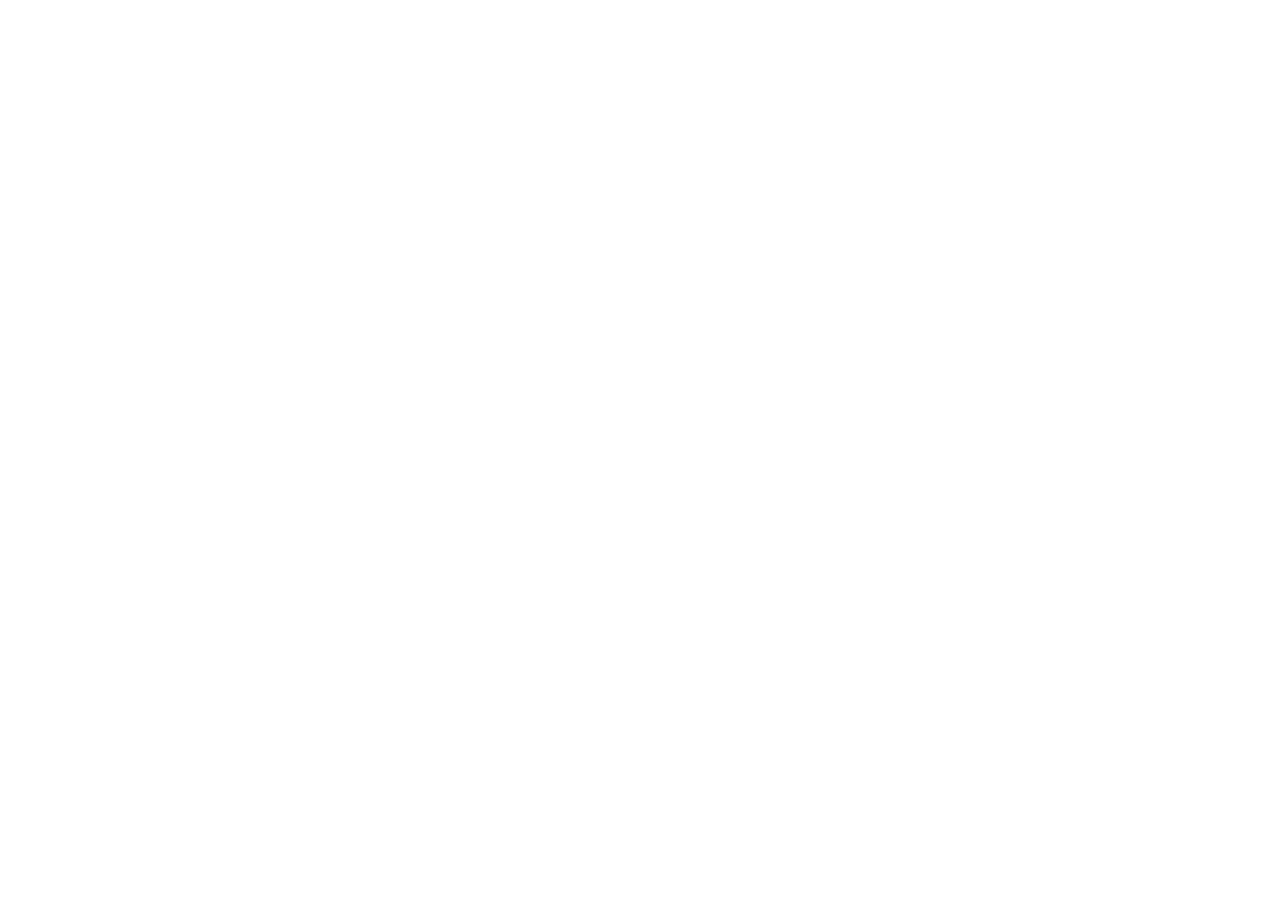
==== index.html @ a1db6155 "Initial commit" ====
<!DOCTYPE html>
<html>
  <head>
    <title>Parcel Sandbox</title>
    <meta charset="UTF-8" />
  </head>

  <body>
    <div id="app"></div>
    <p>
      <script src="src/index.js"></script>
    </p>
  </body>
</html>
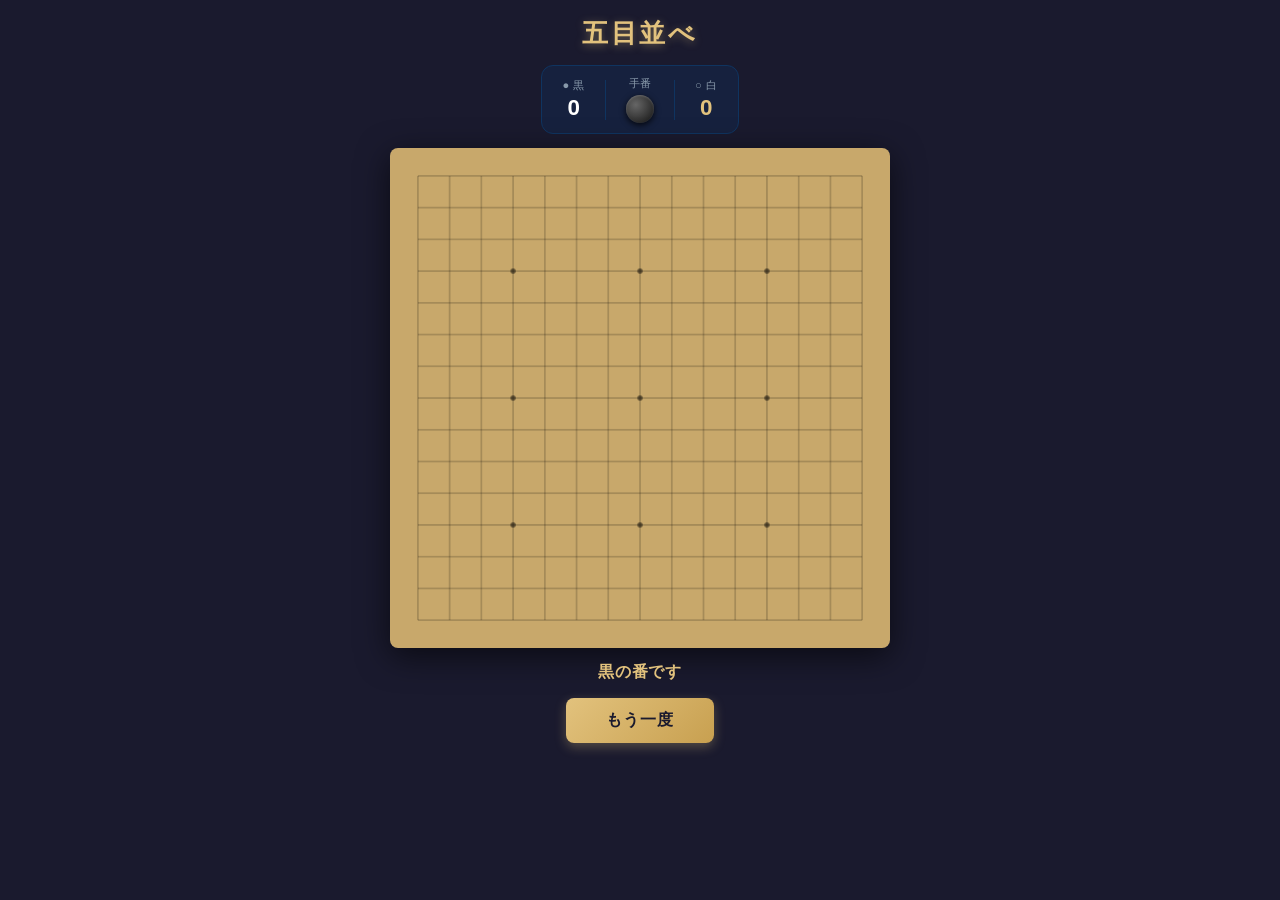
==== commit 6b498204: "Add Gomoku game for GitHub Pages https://claude.ai/code/session_015iHnfbL7vMRhuTWVEhHjmb" ====
--- a/index.html
+++ b/index.html
@@ -1,14 +1,254 @@
 <!DOCTYPE html>
-<html>
-  <head>
-    <title>Parcel Sandbox</title>
-    <meta charset="UTF-8" />
-  </head>
-
-  <body>
-    <div id="app"></div>
-    <p>
-      <script src="src/index.js"></script>
-    </p>
-  </body>
+<html lang="ja">
+<head>
+  <meta charset="UTF-8">
+  <meta name="viewport" content="width=device-width, initial-scale=1.0, user-scalable=no">
+  <title>五目並べ</title>
+  <style>
+    * { box-sizing: border-box; margin: 0; padding: 0; }
+
+    body {
+      font-family: 'Segoe UI', sans-serif;
+      background: #1a1a2e;
+      min-height: 100dvh;
+      display: flex;
+      flex-direction: column;
+      align-items: center;
+      padding: 16px 8px;
+      gap: 14px;
+      touch-action: manipulation;
+    }
+
+    h1 {
+      color: #e2c27d;
+      font-size: 1.6rem;
+      letter-spacing: 0.1em;
+      text-shadow: 0 2px 8px rgba(226,194,125,0.4);
+    }
+
+    .info-bar {
+      display: flex;
+      align-items: center;
+      gap: 20px;
+      background: #16213e;
+      border: 1px solid #0f3460;
+      border-radius: 12px;
+      padding: 10px 20px;
+    }
+
+    .score-box {
+      display: flex;
+      flex-direction: column;
+      align-items: center;
+      gap: 2px;
+    }
+
+    .score-label { font-size: 0.7rem; color: #8899aa; text-transform: uppercase; letter-spacing: 0.05em; }
+    .score-value { font-size: 1.4rem; font-weight: bold; }
+    .score-value.black { color: #ffffff; }
+    .score-value.white { color: #e2c27d; }
+
+    .divider { width: 1px; height: 40px; background: #0f3460; }
+
+    .turn-indicator { display: flex; flex-direction: column; align-items: center; gap: 4px; }
+    .turn-label { font-size: 0.7rem; color: #8899aa; text-transform: uppercase; }
+
+    .turn-stone {
+      width: 28px; height: 28px; border-radius: 50%;
+      transition: all 0.3s ease;
+    }
+    .turn-stone.black {
+      background: radial-gradient(circle at 35% 35%, #666, #111);
+      box-shadow: 0 2px 6px rgba(0,0,0,0.8), inset 0 1px 2px rgba(255,255,255,0.2);
+    }
+    .turn-stone.white {
+      background: radial-gradient(circle at 35% 35%, #fff, #bbb);
+      box-shadow: 0 2px 6px rgba(0,0,0,0.5), inset 0 1px 2px rgba(255,255,255,0.8);
+    }
+
+    .board-wrap {
+      padding: 12px;
+      background: #c8a86b;
+      border-radius: 8px;
+      box-shadow: 0 8px 32px rgba(0,0,0,0.6);
+      width: min(100vw - 16px, 500px);
+    }
+
+    canvas { display: block; width: 100%; height: auto; touch-action: none; }
+
+    .status {
+      font-size: 1rem;
+      color: #e2c27d;
+      text-align: center;
+      min-height: 1.4em;
+      font-weight: 600;
+      letter-spacing: 0.05em;
+    }
+    .status.winner {
+      font-size: 1.2rem;
+      animation: pulse 0.9s ease-in-out infinite alternate;
+    }
+    @keyframes pulse {
+      from { opacity: 0.8; transform: scale(1); }
+      to   { opacity: 1;   transform: scale(1.06); }
+    }
+
+    .btn {
+      padding: 12px 40px;
+      font-size: 1rem;
+      font-weight: 700;
+      background: linear-gradient(135deg, #e2c27d, #c8a050);
+      color: #1a1a2e;
+      border: none;
+      border-radius: 8px;
+      cursor: pointer;
+      letter-spacing: 0.05em;
+      box-shadow: 0 4px 12px rgba(226,194,125,0.3);
+      transition: transform 0.1s;
+    }
+    .btn:active { transform: scale(0.96); }
+  </style>
+</head>
+<body>
+
+<h1>五目並べ</h1>
+
+<div class="info-bar">
+  <div class="score-box">
+    <span class="score-label">● 黒</span>
+    <span class="score-value black" id="sb">0</span>
+  </div>
+  <div class="divider"></div>
+  <div class="turn-indicator">
+    <span class="turn-label">手番</span>
+    <div class="turn-stone black" id="ts"></div>
+  </div>
+  <div class="divider"></div>
+  <div class="score-box">
+    <span class="score-label">○ 白</span>
+    <span class="score-value white" id="sw">0</span>
+  </div>
+</div>
+
+<div class="board-wrap">
+  <canvas id="c"></canvas>
+</div>
+
+<div class="status" id="st">黒の番です</div>
+<button class="btn" id="restart">もう一度</button>
+
+<script>
+const N = 15, CELL = 36, M = 18;
+const SZ = CELL * (N - 1) + M * 2;
+const canvas = document.getElementById('c');
+canvas.width = canvas.height = SZ;
+const ctx = canvas.getContext('2d');
+
+let board, turn, winner, winLine, scores = {black:0, white:0};
+
+function init() {
+  board = Array.from({length:N}, () => Array(N).fill(null));
+  turn = 'black'; winner = null; winLine = [];
+  render(); updateUI();
+}
+
+function check(r, c, p) {
+  const D = [[1,0],[0,1],[1,1],[1,-1]];
+  for (const [dr,dc] of D) {
+    const line = [[r,c]];
+    for (let s=1;s<=4;s++) { const nr=r+dr*s,nc=c+dc*s; if(nr>=0&&nr<N&&nc>=0&&nc<N&&board[nr][nc]===p) line.push([nr,nc]); else break; }
+    for (let s=1;s<=4;s++) { const nr=r-dr*s,nc=c-dc*s; if(nr>=0&&nr<N&&nc>=0&&nc<N&&board[nr][nc]===p) line.push([nr,nc]); else break; }
+    if (line.length >= 5) return line;
+  }
+  return null;
+}
+
+function render() {
+  ctx.clearRect(0,0,SZ,SZ);
+
+  ctx.strokeStyle = 'rgba(0,0,0,0.35)'; ctx.lineWidth = 1;
+  for (let i=0;i<N;i++) {
+    const x=M+i*CELL, y=M+i*CELL;
+    ctx.beginPath(); ctx.moveTo(x,M); ctx.lineTo(x,M+(N-1)*CELL); ctx.stroke();
+    ctx.beginPath(); ctx.moveTo(M,y); ctx.lineTo(M+(N-1)*CELL,y); ctx.stroke();
+  }
+
+  ctx.fillStyle = 'rgba(0,0,0,0.5)';
+  for (const [r,c] of [[3,3],[3,7],[3,11],[7,3],[7,7],[7,11],[11,3],[11,7],[11,11]]) {
+    ctx.beginPath(); ctx.arc(M+c*CELL,M+r*CELL,3,0,Math.PI*2); ctx.fill();
+  }
+
+  for (let r=0;r<N;r++) for (let c=0;c<N;c++) if (board[r][c]) drawStone(r,c,board[r][c],false);
+
+  if (winLine.length) {
+    ctx.strokeStyle='#ff4444'; ctx.lineWidth=3;
+    ctx.beginPath();
+    ctx.moveTo(M+winLine[0][1]*CELL, M+winLine[0][0]*CELL);
+    for (const [r,c] of winLine) ctx.lineTo(M+c*CELL,M+r*CELL);
+    ctx.stroke();
+    for (const [r,c] of winLine) drawStone(r,c,board[r][c],true);
+  }
+}
+
+function drawStone(r,c,p,hi) {
+  const x=M+c*CELL, y=M+r*CELL, rad=CELL*0.43;
+  const g=ctx.createRadialGradient(x-rad*0.3,y-rad*0.3,rad*0.05,x,y,rad);
+  if (p==='black') { g.addColorStop(0,hi?'#888':'#555'); g.addColorStop(1,'#111'); }
+  else             { g.addColorStop(0,'#fff'); g.addColorStop(1,hi?'#ffe066':'#ccc'); }
+  ctx.beginPath(); ctx.arc(x,y,rad,0,Math.PI*2);
+  ctx.fillStyle=g; ctx.fill();
+  ctx.strokeStyle=p==='black'?'rgba(255,255,255,0.1)':'rgba(0,0,0,0.3)'; ctx.lineWidth=1; ctx.stroke();
+}
+
+function updateUI() {
+  document.getElementById('sb').textContent = scores.black;
+  document.getElementById('sw').textContent = scores.white;
+  const st = document.getElementById('st');
+  const ts = document.getElementById('ts');
+  if (winner) {
+    st.textContent = `🎉 ${winner==='black'?'黒':'白'}の勝ち！`;
+    st.className = 'status winner';
+    ts.className = `turn-stone ${winner}`;
+  } else {
+    st.textContent = `${turn==='black'?'黒':'白'}の番です`;
+    st.className = 'status';
+    ts.className = `turn-stone ${turn}`;
+  }
+}
+
+function getCell(clientX, clientY) {
+  const rect = canvas.getBoundingClientRect();
+  const sx = SZ / rect.width, sy = SZ / rect.height;
+  const mx = (clientX - rect.left) * sx;
+  const my = (clientY - rect.top)  * sy;
+  return [Math.round((my - M) / CELL), Math.round((mx - M) / CELL)];
+}
+
+function place(r, c) {
+  if (winner) return;
+  if (r<0||r>=N||c<0||c>=N||board[r][c]) return;
+  board[r][c] = turn;
+  const line = check(r,c,turn);
+  if (line) { winner=turn; winLine=line.slice(0,5); scores[turn]++; }
+  else turn = turn==='black'?'white':'black';
+  render(); updateUI();
+}
+
+canvas.addEventListener('click', e => {
+  const [r,c] = getCell(e.clientX, e.clientY);
+  place(r, c);
+});
+
+canvas.addEventListener('touchend', e => {
+  e.preventDefault();
+  const t = e.changedTouches[0];
+  const [r,c] = getCell(t.clientX, t.clientY);
+  place(r, c);
+}, {passive: false});
+
+document.getElementById('restart').addEventListener('click', init);
+
+init();
+</script>
+</body>
 </html>
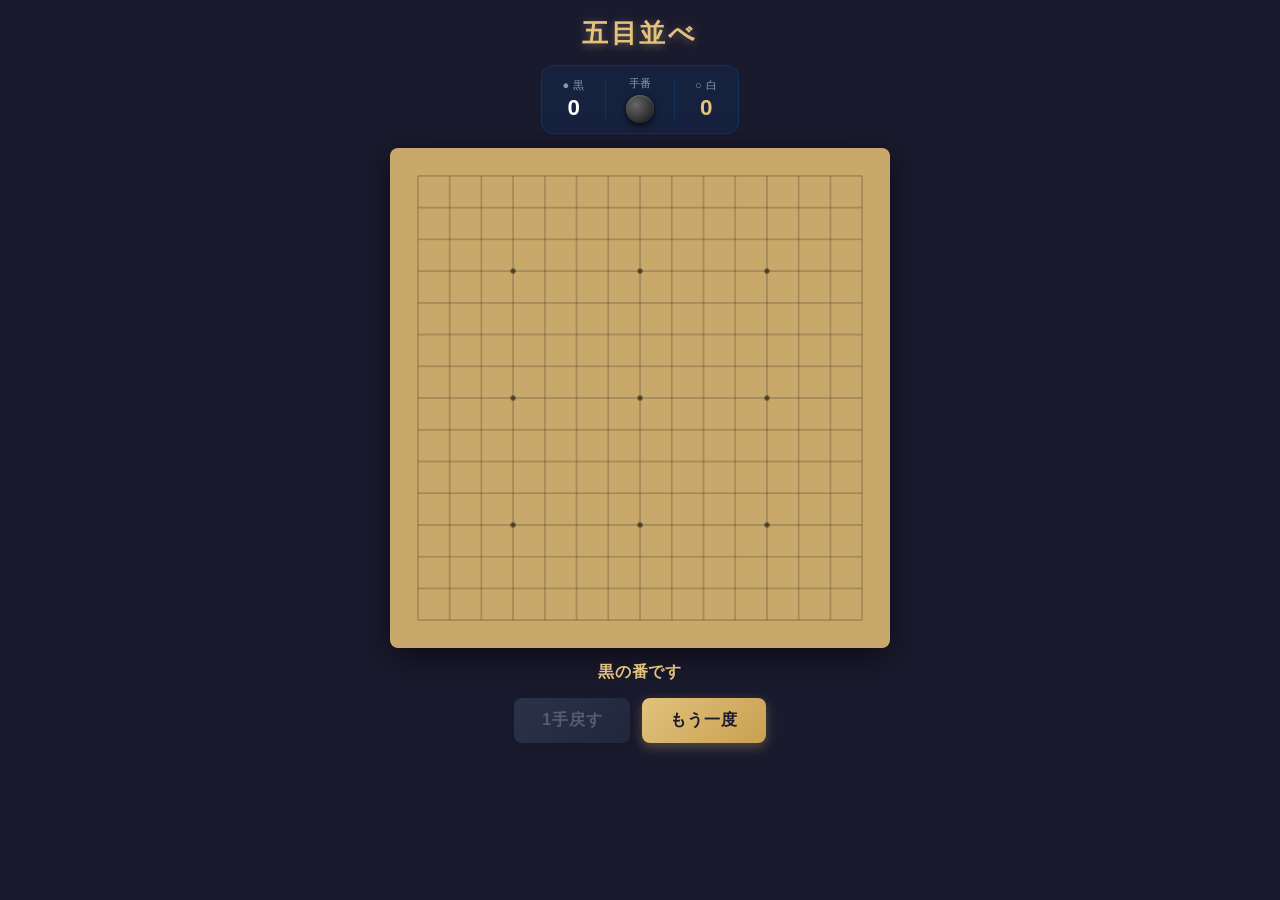
==== commit cf0a0d07: "Update Gomoku with undo button https://claude.ai/code/session_015iHnfbL7vMRhuTWVEhHjmb" ====
--- a/index.html
+++ b/index.html
@@ -93,20 +93,39 @@
       to   { opacity: 1;   transform: scale(1.06); }
     }
 
+    .btns {
+      display: flex;
+      gap: 12px;
+    }
+
     .btn {
-      padding: 12px 40px;
+      padding: 12px 28px;
       font-size: 1rem;
       font-weight: 700;
-      background: linear-gradient(135deg, #e2c27d, #c8a050);
-      color: #1a1a2e;
       border: none;
       border-radius: 8px;
       cursor: pointer;
       letter-spacing: 0.05em;
+      transition: transform 0.1s;
+    }
+    .btn:active { transform: scale(0.96); }
+
+    .btn-primary {
+      background: linear-gradient(135deg, #e2c27d, #c8a050);
+      color: #1a1a2e;
       box-shadow: 0 4px 12px rgba(226,194,125,0.3);
-      transition: transform 0.1s;
-    }
-    .btn:active { transform: scale(0.96); }
+    }
+
+    .btn-undo {
+      background: linear-gradient(135deg, #4a6080, #2e3f56);
+      color: #ccd8e8;
+      box-shadow: 0 4px 12px rgba(0,0,0,0.3);
+    }
+    .btn-undo:disabled {
+      opacity: 0.35;
+      cursor: default;
+      transform: none;
+    }
   </style>
 </head>
 <body>
@@ -135,7 +154,10 @@
 </div>
 
 <div class="status" id="st">黒の番です</div>
-<button class="btn" id="restart">もう一度</button>
+<div class="btns">
+  <button class="btn btn-undo" id="undo" disabled>1手戻す</button>
+  <button class="btn btn-primary" id="restart">もう一度</button>
+</div>
 
 <script>
 const N = 15, CELL = 36, M = 18;
@@ -144,11 +166,11 @@
 canvas.width = canvas.height = SZ;
 const ctx = canvas.getContext('2d');
 
-let board, turn, winner, winLine, scores = {black:0, white:0};
+let board, turn, winner, winLine, history, scores = {black:0, white:0};
 
 function init() {
   board = Array.from({length:N}, () => Array(N).fill(null));
-  turn = 'black'; winner = null; winLine = [];
+  turn = 'black'; winner = null; winLine = []; history = [];
   render(); updateUI();
 }
 
@@ -214,6 +236,7 @@
     st.className = 'status';
     ts.className = `turn-stone ${turn}`;
   }
+  document.getElementById('undo').disabled = history.length === 0;
 }
 
 function getCell(clientX, clientY) {
@@ -227,10 +250,22 @@
 function place(r, c) {
   if (winner) return;
   if (r<0||r>=N||c<0||c>=N||board[r][c]) return;
+  history.push({r, c, turn, winner, winLine: [...winLine]});
   board[r][c] = turn;
   const line = check(r,c,turn);
   if (line) { winner=turn; winLine=line.slice(0,5); scores[turn]++; }
   else turn = turn==='black'?'white':'black';
+  render(); updateUI();
+}
+
+function undo() {
+  if (!history.length) return;
+  const prev = history.pop();
+  if (winner) scores[winner]--;
+  board[prev.r][prev.c] = null;
+  turn = prev.turn;
+  winner = prev.winner;
+  winLine = prev.winLine;
   render(); updateUI();
 }
 
@@ -246,6 +281,7 @@
   place(r, c);
 }, {passive: false});
 
+document.getElementById('undo').addEventListener('click', undo);
 document.getElementById('restart').addEventListener('click', init);
 
 init();
